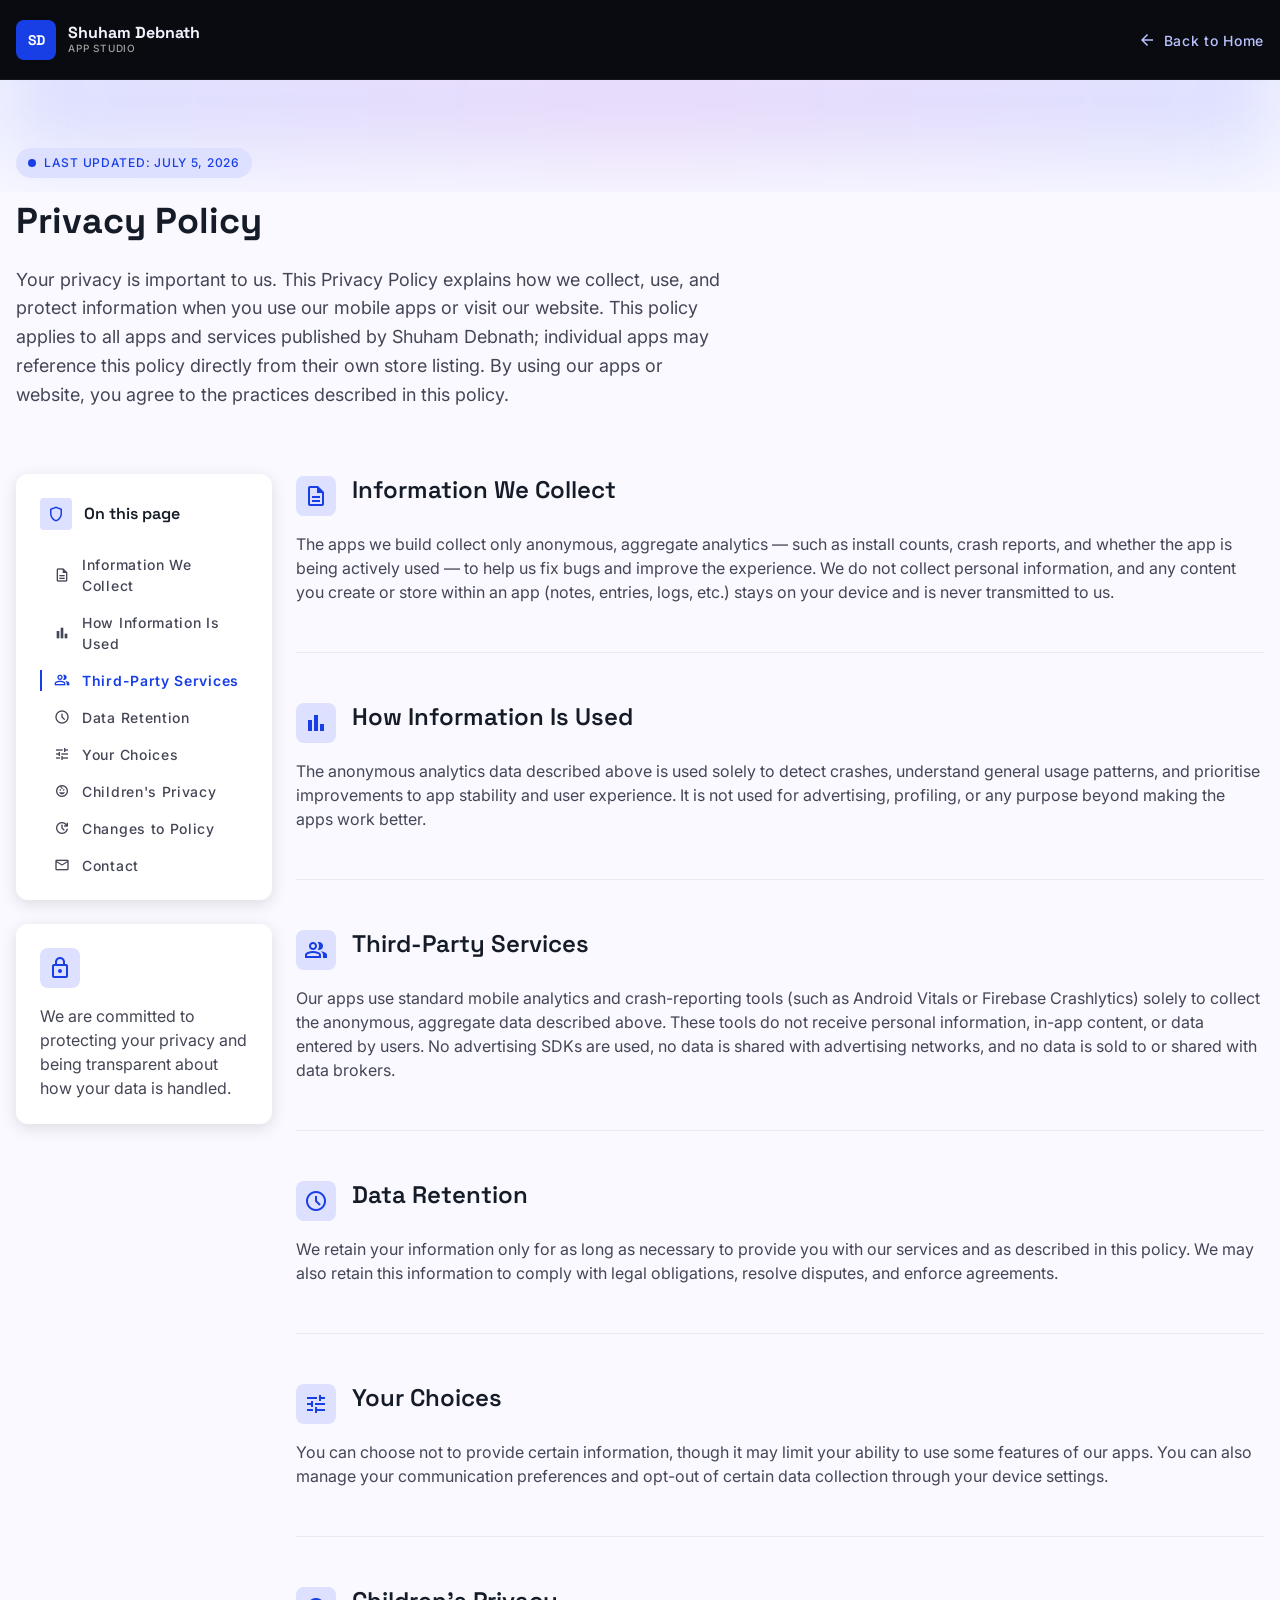
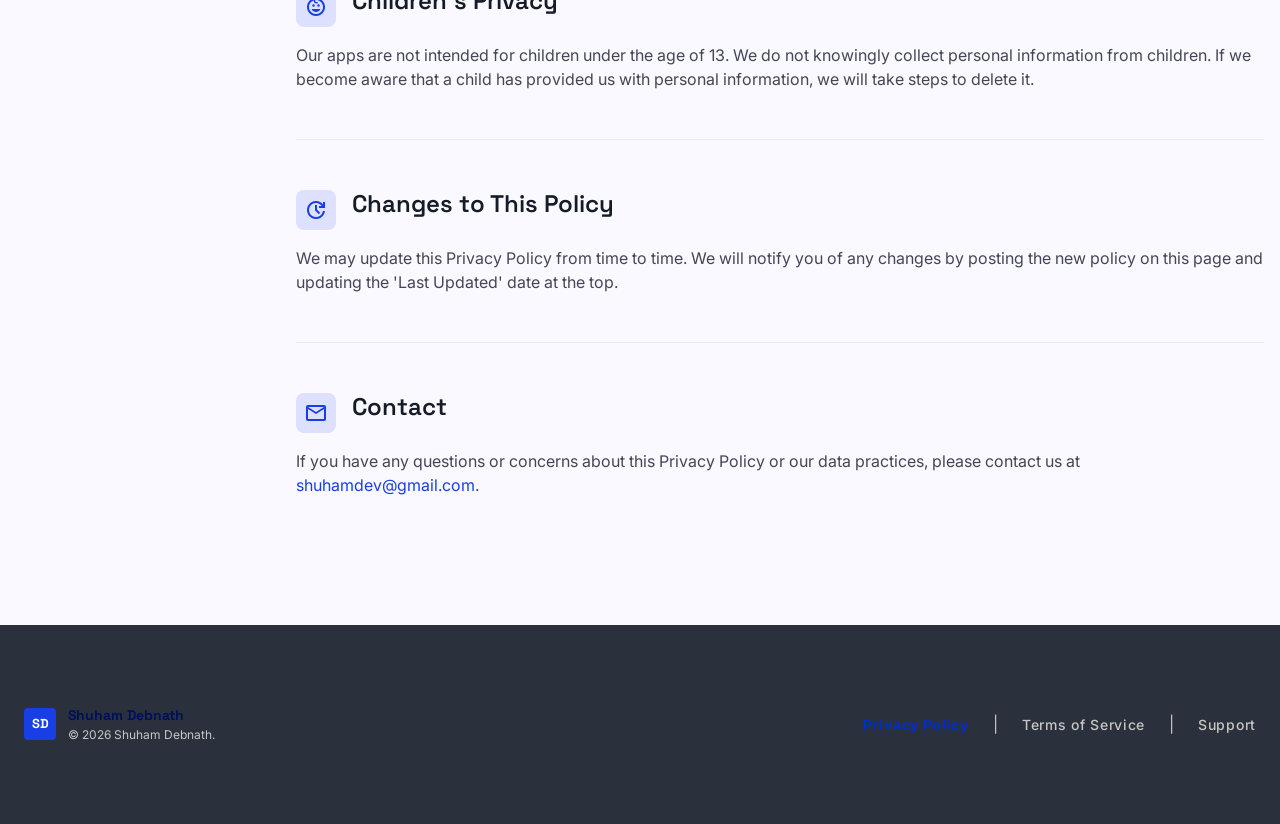
==== privacy.html @ 6821e61e "Complete portfolio rebuild with privacy and terms" ====
<!DOCTYPE html>
<html lang="en">
<head>
  <meta charset="UTF-8">
  <meta name="viewport" content="width=device-width, initial-scale=1.0">
  <title>Privacy Policy — Shuham Debnath</title>
  <meta name="description" content="Privacy Policy for Shuham Debnath's mobile apps. Learn how your data is collected, used, and protected.">
  <meta name="author" content="Shuham Debnath">
  <meta property="og:title" content="Privacy Policy — Shuham Debnath">
  <meta property="og:description" content="Privacy Policy for Shuham Debnath's mobile apps.">
  <meta property="og:type" content="website">
  <meta property="og:url" content="https://shuhamdebnath.in/privacy.html">
  <meta property="og:image" content="https://shuhamdebnath.in/assets/hero-phone.png">
  <meta name="theme-color" content="#0A0B10">
  <link rel="icon" type="image/svg+xml" href="favicon.svg">
  <link rel="stylesheet" href="styles.css">
  <style>
    /* Privacy-page layout wrapper */
    body {
      display: flex;
      flex-direction: column;
      min-height: 100vh;
    }

    /* Trust card for mobile */
    .trust-card {
      background: var(--color-surface-container-low);
      border-radius: 20px;
      padding: var(--space-6);
      border: 1px solid rgba(196, 197, 217, 0.20);
      display: flex;
      flex-direction: column;
      gap: var(--space-3);
      margin-bottom: var(--space-10);
    }

    .trust-card__icon {
      color: var(--color-primary);
      font-size: 32px !important;
    }

    .trust-card__text {
      font-style: italic;
      color: var(--color-on-surface);
      font-size: var(--text-size-body-md);
      line-height: var(--text-lh-body-md);
    }
  </style>
</head>
<body>

  <!-- =====================================================
       LEGAL NAV
       ===================================================== -->
  <header class="legal-nav" role="banner">
    <div class="legal-nav__inner">

      <!-- Brand -->
      <div class="legal-nav__brand">
        <div class="legal-nav__badge" aria-hidden="true">SD</div>
        <div>
          <div class="legal-nav__name">Shuham Debnath</div>
          <div class="legal-nav__role">App Studio</div>
        </div>
      </div>

      <!-- Back to home -->
      <a class="legal-nav__back" href="index.html" id="back-to-home">
        <span class="material-symbols-outlined" aria-hidden="true" style="font-size:18px;">arrow_back</span>
        Back to Home
      </a>

    </div>
  </header>

  <!-- Aurora accent -->
  <div class="legal-aurora" aria-hidden="true">
    <div class="legal-aurora__gradient"></div>
  </div>

  <!-- =====================================================
       MAIN CONTENT
       ===================================================== -->
  <main class="legal-main" role="main">

    <!-- Page header -->
    <div class="legal-header">
      <div class="legal-chip">
        <span class="legal-chip__dot" aria-hidden="true"></span>
        <span class="legal-chip__text">Last Updated: July 5, 2026</span>
      </div>
      <h1 class="legal-page-title">Privacy Policy</h1>
      <p class="legal-intro">
        Your privacy is important to us. This Privacy Policy explains how we collect, use, and protect information when you use our mobile apps or visit our website. This policy applies to all apps and services published by Shuham Debnath; individual apps may reference this policy directly from their own store listing. By using our apps or website, you agree to the practices described in this policy.
      </p>
    </div>

    <!-- Mobile TOC chip row (hidden at ≥768px via CSS) -->
    <nav class="toc-chips" aria-label="Jump to section" id="privacy-toc-chips">
      <div class="toc-chips__inner">
        <a class="toc-chip toc-chip--active" href="#info-collect" id="chip-info-collect">Information We Collect</a>
        <a class="toc-chip toc-chip--inactive" href="#info-used" id="chip-info-used">How Information Is Used</a>
        <a class="toc-chip toc-chip--inactive" href="#third-party" id="chip-third-party">Third-Party Services</a>
        <a class="toc-chip toc-chip--inactive" href="#retention" id="chip-retention">Data Retention</a>
        <a class="toc-chip toc-chip--inactive" href="#choices" id="chip-choices">Your Choices</a>
        <a class="toc-chip toc-chip--inactive" href="#children" id="chip-children">Children's Privacy</a>
        <a class="toc-chip toc-chip--inactive" href="#changes" id="chip-changes">Changes to Policy</a>
        <a class="toc-chip toc-chip--inactive" href="#contact" id="chip-contact">Contact</a>
      </div>
    </nav>

    <!-- Mobile trust card (hidden via sidebar on desktop) -->
    <div class="trust-card" id="mobile-trust-card" style="display:none; /* shown via JS on mobile */">
      <span class="material-symbols-outlined trust-card__icon" aria-hidden="true">verified_user</span>
      <p class="trust-card__text">
        "We are committed to protecting your privacy and ensuring your data is handled transparently and securely. We do not sell your personal data."
      </p>
    </div>

    <!-- Two-column body: sidebar + content -->
    <div class="legal-body">

      <!-- Sidebar TOC (shown at ≥768px via CSS) -->
      <aside class="legal-sidebar" aria-label="Table of contents">
        <div class="legal-sidebar__sticky">

          <!-- TOC card -->
          <div class="toc-card">
            <div class="toc-card__header">
              <div class="toc-card__icon" aria-hidden="true">
                <span class="material-symbols-outlined" style="font-size:18px;">shield</span>
              </div>
              <div class="toc-card__title">On this page</div>
            </div>
            <nav class="toc-nav" id="privacy-toc-nav" aria-label="Privacy policy sections">
              <a class="toc-link" href="#info-collect" id="toc-info-collect">
                <span class="material-symbols-outlined" aria-hidden="true" style="font-size:16px;">description</span>
                Information We Collect
              </a>
              <a class="toc-link" href="#info-used" id="toc-info-used">
                <span class="material-symbols-outlined" aria-hidden="true" style="font-size:16px;">bar_chart</span>
                How Information Is Used
              </a>
              <a class="toc-link" href="#third-party" id="toc-third-party">
                <span class="material-symbols-outlined" aria-hidden="true" style="font-size:16px;">group</span>
                Third-Party Services
              </a>
              <a class="toc-link" href="#retention" id="toc-retention">
                <span class="material-symbols-outlined" aria-hidden="true" style="font-size:16px;">schedule</span>
                Data Retention
              </a>
              <a class="toc-link" href="#choices" id="toc-choices">
                <span class="material-symbols-outlined" aria-hidden="true" style="font-size:16px;">tune</span>
                Your Choices
              </a>
              <a class="toc-link" href="#children" id="toc-children">
                <span class="material-symbols-outlined" aria-hidden="true" style="font-size:16px;">child_care</span>
                Children's Privacy
              </a>
              <a class="toc-link" href="#changes" id="toc-changes">
                <span class="material-symbols-outlined" aria-hidden="true" style="font-size:16px;">update</span>
                Changes to Policy
              </a>
              <a class="toc-link" href="#contact" id="toc-contact">
                <span class="material-symbols-outlined" aria-hidden="true" style="font-size:16px;">mail</span>
                Contact
              </a>
            </nav>
          </div>

          <!-- Commitment card -->
          <div class="commitment-card">
            <div class="commitment-card__icon" aria-hidden="true">
              <span class="material-symbols-outlined">lock</span>
            </div>
            <p class="commitment-card__text">
              We are committed to protecting your privacy and being transparent about how your data is handled.
            </p>
          </div>

        </div>
      </aside>

      <!-- Main content area -->
      <div class="legal-content" role="main" aria-label="Privacy policy content">

        <!-- Section 1: Information We Collect -->
        <section class="legal-section" id="info-collect" aria-labelledby="heading-info-collect">
          <div class="legal-section__header">
            <div class="legal-section__icon" aria-hidden="true">
              <span class="material-symbols-outlined">description</span>
            </div>
            <div>
              <h2 class="legal-section__title" id="heading-info-collect">Information We Collect</h2>
            </div>
          </div>
          <div class="legal-section__body">
            <p>The apps we build collect only anonymous, aggregate analytics — such as install counts, crash reports, and whether the app is being actively used — to help us fix bugs and improve the experience. We do not collect personal information, and any content you create or store within an app (notes, entries, logs, etc.) stays on your device and is never transmitted to us.</p>
          </div>
        </section>

        <hr class="legal-divider" aria-hidden="true">

        <!-- Section 2: How Information Is Used -->
        <section class="legal-section" id="info-used" aria-labelledby="heading-info-used">
          <div class="legal-section__header">
            <div class="legal-section__icon" aria-hidden="true">
              <span class="material-symbols-outlined">bar_chart</span>
            </div>
            <div>
              <h2 class="legal-section__title" id="heading-info-used">How Information Is Used</h2>
            </div>
          </div>
          <div class="legal-section__body">
            <p>The anonymous analytics data described above is used solely to detect crashes, understand general usage patterns, and prioritise improvements to app stability and user experience. It is not used for advertising, profiling, or any purpose beyond making the apps work better.</p>
          </div>
        </section>

        <hr class="legal-divider" aria-hidden="true">

        <!-- Section 3: Third-Party Services -->
        <section class="legal-section" id="third-party" aria-labelledby="heading-third-party">
          <div class="legal-section__header">
            <div class="legal-section__icon" aria-hidden="true">
              <span class="material-symbols-outlined">group</span>
            </div>
            <div>
              <h2 class="legal-section__title" id="heading-third-party">Third-Party Services</h2>
            </div>
          </div>
          <div class="legal-section__body">
            <p>Our apps use standard mobile analytics and crash-reporting tools (such as Android Vitals or Firebase Crashlytics) solely to collect the anonymous, aggregate data described above. These tools do not receive personal information, in-app content, or data entered by users. No advertising SDKs are used, no data is shared with advertising networks, and no data is sold to or shared with data brokers.</p>
          </div>
        </section>

        <hr class="legal-divider" aria-hidden="true">

        <!-- Section 4: Data Retention -->
        <section class="legal-section" id="retention" aria-labelledby="heading-retention">
          <div class="legal-section__header">
            <div class="legal-section__icon" aria-hidden="true">
              <span class="material-symbols-outlined">schedule</span>
            </div>
            <div>
              <h2 class="legal-section__title" id="heading-retention">Data Retention</h2>
            </div>
          </div>
          <div class="legal-section__body">
            <p>We retain your information only for as long as necessary to provide you with our services and as described in this policy. We may also retain this information to comply with legal obligations, resolve disputes, and enforce agreements.</p>
          </div>
        </section>

        <hr class="legal-divider" aria-hidden="true">

        <!-- Section 5: Your Choices -->
        <section class="legal-section" id="choices" aria-labelledby="heading-choices">
          <div class="legal-section__header">
            <div class="legal-section__icon" aria-hidden="true">
              <span class="material-symbols-outlined">tune</span>
            </div>
            <div>
              <h2 class="legal-section__title" id="heading-choices">Your Choices</h2>
            </div>
          </div>
          <div class="legal-section__body">
            <p>You can choose not to provide certain information, though it may limit your ability to use some features of our apps. You can also manage your communication preferences and opt-out of certain data collection through your device settings.</p>
          </div>
        </section>

        <hr class="legal-divider" aria-hidden="true">

        <!-- Section 6: Children's Privacy -->
        <section class="legal-section" id="children" aria-labelledby="heading-children">
          <div class="legal-section__header">
            <div class="legal-section__icon" aria-hidden="true">
              <span class="material-symbols-outlined">child_care</span>
            </div>
            <div>
              <h2 class="legal-section__title" id="heading-children">Children's Privacy</h2>
            </div>
          </div>
          <div class="legal-section__body">
            <p>Our apps are not intended for children under the age of 13. We do not knowingly collect personal information from children. If we become aware that a child has provided us with personal information, we will take steps to delete it.</p>
          </div>
        </section>

        <hr class="legal-divider" aria-hidden="true">

        <!-- Section 7: Changes to This Policy -->
        <section class="legal-section" id="changes" aria-labelledby="heading-changes">
          <div class="legal-section__header">
            <div class="legal-section__icon" aria-hidden="true">
              <span class="material-symbols-outlined">update</span>
            </div>
            <div>
              <h2 class="legal-section__title" id="heading-changes">Changes to This Policy</h2>
            </div>
          </div>
          <div class="legal-section__body">
            <p>We may update this Privacy Policy from time to time. We will notify you of any changes by posting the new policy on this page and updating the 'Last Updated' date at the top.</p>
          </div>
        </section>

        <hr class="legal-divider" aria-hidden="true">

        <!-- Section 8: Contact -->
        <section class="legal-section" id="contact" aria-labelledby="heading-contact">
          <div class="legal-section__header">
            <div class="legal-section__icon" aria-hidden="true">
              <span class="material-symbols-outlined">mail</span>
            </div>
            <div>
              <h2 class="legal-section__title" id="heading-contact">Contact</h2>
            </div>
          </div>
          <div class="legal-section__body">
            <p>If you have any questions or concerns about this Privacy Policy or our data practices, please contact us at <a href="mailto:shuhamdev@gmail.com" id="privacy-contact-link">shuhamdev@gmail.com</a>.</p>
          </div>
        </section>

      </div><!-- /legal-content -->

    </div><!-- /legal-body -->

  </main>


  <!-- =====================================================
       FOOTER
       ===================================================== -->
  <footer class="legal-footer" role="contentinfo">
    <div class="legal-footer__inner container">

      <div class="legal-footer__brand">
        <div style="width:32px;height:32px;border-radius:var(--radius-sm);background:var(--color-primary);display:flex;align-items:center;justify-content:center;color:#fff;font-family:var(--font-display);font-size:13px;font-weight:700;" aria-hidden="true">SD</div>
        <div>
          <div style="font-family:var(--font-display);font-size:14px;font-weight:700;color:var(--color-on-primary-fixed);">Shuham Debnath</div>
          <div class="legal-footer__copyright">© <span id="copyright-year"></span> Shuham Debnath.</div>
        </div>
      </div>

      <nav class="legal-footer__nav" aria-label="Legal footer navigation">
        <a class="legal-footer__nav-link legal-footer__nav-link--active" href="privacy.html" id="footer-privacy-link">Privacy Policy</a>
        <span class="legal-footer__sep" aria-hidden="true">|</span>
        <a class="legal-footer__nav-link" href="terms.html" id="footer-terms-link">Terms of Service</a>
        <span class="legal-footer__sep" aria-hidden="true">|</span>
        <a class="legal-footer__nav-link" href="mailto:shuhamdev@gmail.com" id="footer-support-link">Support</a>
      </nav>

    </div>
  </footer>

  <script src="script.js"></script>
</body>
</html>
---- styles.css ----
/* ============================================================
   SHUHAM DEBNATH — DEVELOPER WEBSITE
   styles.css  |  Single-source design system
   
   LAYER ORDER:
   1. Google Fonts Import
   2. :root — Design Tokens (SINGLE SOURCE OF TRUTH)
   3. CSS Reset & Base
   4. Base Typography
   5. Layout Utilities
   6. Navigation Component
   7. Hero Section
   8. Section Curve
   9. About Section
   10. Apps Section
   11. Contact Section
   12. Footer
   13. Legal Pages (Privacy & Terms shared styles)
   14. Animations & Keyframes
   15. Scroll-reveal utility
   16. Media Queries (tablet ≥768px, desktop ≥1024px)
   17. prefers-reduced-motion overrides
   ============================================================ */

/* ============================================================
   1. GOOGLE FONTS IMPORT
   ============================================================ */
@import url('https://fonts.googleapis.com/css2?family=Space+Grotesk:wght@400;500;600;700&family=Inter:wght@400;500;600;700&display=swap');
@import url('https://fonts.googleapis.com/css2?family=Material+Symbols+Outlined:opsz,wght,FILL,GRAD@20..48,100..700,0..1,-50..200&display=swap');

/* ============================================================
   2. DESIGN TOKENS — SINGLE SOURCE OF TRUTH
   Edit ONLY this block to retheme the entire site.
   ============================================================ */
:root {
  /* --- Primary colors --- */
  --color-primary:                  #183FE6;
  --color-primary-container:        #3D5CFF;
  --color-on-primary:               #FFFFFF;
  --color-on-primary-container:     #F3F2FF;
  --color-primary-fixed:            #DEE0FF;
  --color-primary-fixed-dim:        #BAC3FF;
  --color-on-primary-fixed:         #000F5C;
  --color-on-primary-fixed-variant: #002ECB;
  --color-inverse-primary:          #BAC3FF;

  /* --- Surface colors --- */
  --color-surface:                  #F9F9FF;
  --color-surface-bright:           #F9F9FF;
  --color-surface-dim:              #D3DAEA;
  --color-surface-container-lowest: #FFFFFF;
  --color-surface-container-low:    #F0F3FF;
  --color-surface-container:        #E7EEFE;
  --color-surface-container-high:   #E2E8F8;
  --color-surface-container-highest:#DCE2F3;
  --color-surface-variant:          #DCE2F3;

  /* --- On-surface colors --- */
  --color-on-surface:               #151C27;
  --color-on-surface-variant:       #444656;
  --color-background:               #F9F9FF;
  --color-on-background:            #151C27;

  /* --- Inverse --- */
  --color-inverse-surface:          #2A313D;
  --color-inverse-on-surface:       #EBF1FF;

  /* --- Secondary --- */
  --color-secondary:                #5E5E64;
  --color-on-secondary:             #FFFFFF;
  --color-secondary-container:      #E3E1E9;
  --color-on-secondary-container:   #64646A;
  --color-secondary-fixed:          #E3E1E9;
  --color-secondary-fixed-dim:      #C7C6CD;
  --color-on-secondary-fixed:       #1A1B21;
  --color-on-secondary-fixed-variant:#46464C;

  /* --- Tertiary / neutral accents --- */
  --color-tertiary:                 #565755;
  --color-on-tertiary:              #FFFFFF;
  --color-tertiary-container:       #6F6F6D;
  --color-on-tertiary-container:    #F4F3F0;
  --color-tertiary-fixed:           #E3E2DF;
  --color-tertiary-fixed-dim:       #C7C6C4;
  --color-on-tertiary-fixed:        #1B1C1A;
  --color-on-tertiary-fixed-variant:#464745;

  /* --- Outline & error --- */
  --color-outline:                  #747687;
  --color-outline-variant:          #C4C5D9;
  --color-error:                    #BA1A1A;
  --color-on-error:                 #FFFFFF;
  --color-error-container:          #FFDAD6;
  --color-on-error-container:       #93000A;

  /* --- Surface tint & hero bg --- */
  --color-surface-tint:             #2648EE;
  --color-hero-bg:                  #0A0B10;

  /* --- Aurora accent colors --- */
  --aurora-indigo:                  rgba(61, 92, 255, 0.15);
  --aurora-violet:                  rgba(138, 43, 226, 0.10);
  --aurora-indigo-strong:           rgba(61, 92, 255, 0.20);

  /* --- Typography --- */
  --font-display:   'Space Grotesk', system-ui, sans-serif;
  --font-body:      'Inter', system-ui, sans-serif;

  --text-size-headline-xl:        48px;
  --text-size-headline-xl-mobile: 36px;
  --text-size-headline-lg:        32px;
  --text-size-headline-md:        24px;
  --text-size-body-lg:            18px;
  --text-size-body-md:            16px;
  --text-size-label-sm:           14px;

  --text-lh-headline-xl:     1.1;
  --text-lh-headline-lg:     1.2;
  --text-lh-headline-md:     1.3;
  --text-lh-body-lg:         1.6;
  --text-lh-body-md:         1.5;
  --text-lh-label-sm:        1.2;

  --text-ls-headline-xl:  -0.02em;
  --text-ls-headline-lg:  -0.01em;
  --text-ls-label-sm:      0.05em;

  /* --- Spacing (8px base rhythm) --- */
  --space-1:   4px;
  --space-2:   8px;
  --space-3:  12px;
  --space-4:  16px;
  --space-5:  20px;
  --space-6:  24px;
  --space-8:  32px;
  --space-10: 40px;
  --space-12: 48px;
  --space-16: 64px;
  --space-20: 80px;
  --space-24: 96px;
  --space-32: 128px;

  --container-max:    1280px;
  --gutter:           24px;
  --margin-mobile:    16px;
  --section-padding:  80px;
  --nav-height:       80px;
  --nav-height-mobile:64px;

  /* --- Border radii --- */
  --radius-sm:    4px;
  --radius-base:  8px;
  --radius-md:   12px;
  --radius-lg:   16px;
  --radius-xl:   24px;
  --radius-2xl:  32px;
  --radius-full: 9999px;

  /* --- Shadows --- */
  --shadow-card:        0 10px 30px -10px rgba(61, 92, 255, 0.08);
  --shadow-card-hover:  0 20px 40px -10px rgba(61, 92, 255, 0.14);
  --shadow-button-glow: 0 0 20px rgba(61, 92, 255, 0.30);
  --shadow-button-chip: 0 4px 12px rgba(61, 92, 255, 0.20);
  --shadow-nav:         0 1px 0 rgba(255, 255, 255, 0.05);
  --shadow-md:          0 4px 16px rgba(0, 0, 0, 0.12);

  /* --- Transitions --- */
  --transition-fast:   0.15s ease;
  --transition-base:   0.25s ease;
  --transition-slow:   0.4s ease;
}

/* ============================================================
   3. CSS RESET & BASE
   ============================================================ */
*,
*::before,
*::after {
  box-sizing: border-box;
  margin: 0;
  padding: 0;
}

html {
  scroll-behavior: smooth;
  -webkit-text-size-adjust: 100%;
}

body {
  background-color: var(--color-background);
  color: var(--color-on-surface);
  font-family: var(--font-body);
  font-size: var(--text-size-body-md);
  line-height: var(--text-lh-body-md);
  -webkit-font-smoothing: antialiased;
  -moz-osx-font-smoothing: grayscale;
  overflow-x: hidden;
}

img,
video {
  max-width: 100%;
  height: auto;
  display: block;
}

a {
  color: inherit;
  text-decoration: none;
}

button {
  background: none;
  border: none;
  cursor: pointer;
  font-family: inherit;
}

ul,
ol {
  list-style: none;
}

/* Material Symbols baseline alignment */
.material-symbols-outlined {
  font-family: 'Material Symbols Outlined';
  font-weight: normal;
  font-style: normal;
  line-height: 1;
  letter-spacing: normal;
  text-transform: none;
  display: inline-block;
  white-space: nowrap;
  word-wrap: normal;
  direction: ltr;
  vertical-align: middle;
  -webkit-font-smoothing: antialiased;
  font-variation-settings: 'FILL' 0, 'wght' 400, 'GRAD' 0, 'opsz' 24;
}

/* ============================================================
   4. BASE TYPOGRAPHY
   ============================================================ */
h1, h2, h3, h4, h5, h6 {
  font-family: var(--font-display);
}

.headline-xl {
  font-family: var(--font-display);
  font-size: var(--text-size-headline-xl-mobile); /* mobile-first */
  font-weight: 700;
  line-height: var(--text-lh-headline-xl);
}

.headline-lg {
  font-family: var(--font-display);
  font-size: var(--text-size-headline-lg);
  font-weight: 600;
  line-height: var(--text-lh-headline-lg);
  letter-spacing: var(--text-ls-headline-lg);
}

.headline-md {
  font-family: var(--font-display);
  font-size: var(--text-size-headline-md);
  font-weight: 600;
  line-height: var(--text-lh-headline-md);
}

.body-lg {
  font-family: var(--font-body);
  font-size: var(--text-size-body-lg);
  font-weight: 400;
  line-height: var(--text-lh-body-lg);
}

.body-md {
  font-family: var(--font-body);
  font-size: var(--text-size-body-md);
  font-weight: 400;
  line-height: var(--text-lh-body-md);
}

.label-sm {
  font-family: var(--font-body);
  font-size: var(--text-size-label-sm);
  font-weight: 500;
  line-height: var(--text-lh-label-sm);
  letter-spacing: var(--text-ls-label-sm);
}

/* ============================================================
   5. LAYOUT UTILITIES
   ============================================================ */
.container {
  max-width: var(--container-max);
  margin-inline: auto;
  padding-inline: var(--margin-mobile);
}

.section {
  padding-block: var(--section-padding);
}

/* ============================================================
   6. NAVIGATION COMPONENT
   ============================================================ */
.nav {
  position: fixed;
  top: 0;
  left: 0;
  right: 0;
  z-index: 100;
  height: var(--nav-height-mobile);
  background: rgba(10, 11, 16, 0.75);
  backdrop-filter: blur(12px);
  -webkit-backdrop-filter: blur(12px);
  border-bottom: 1px solid rgba(255, 255, 255, 0.05);
  transition: transform var(--transition-base), box-shadow var(--transition-base);
  will-change: transform;
}

.nav.nav--hidden {
  transform: translateY(-100%);
}

.nav.nav--scrolled {
  box-shadow: 0 4px 24px rgba(0, 0, 0, 0.3);
}

.nav__inner {
  display: flex;
  align-items: center;
  justify-content: space-between;
  height: 100%;
  max-width: var(--container-max);
  margin-inline: auto;
  padding-inline: var(--margin-mobile);
}

/* Logo */
.nav__logo {
  display: flex;
  align-items: center;
  gap: var(--space-2);
  flex-shrink: 0;
}

.nav__logo-badge {
  width: 32px;
  height: 32px;
  border-radius: var(--radius-base);
  background: var(--color-primary-container);
  display: flex;
  align-items: center;
  justify-content: center;
  color: var(--color-on-primary);
  font-family: var(--font-display);
  font-size: 13px;
  font-weight: 700;
  transition: background var(--transition-fast);
  flex-shrink: 0;
}

.nav__logo:hover .nav__logo-badge {
  background: var(--color-primary);
}

.nav__logo-text {
  display: flex;
  flex-direction: column;
}

.nav__logo-name {
  font-family: var(--font-display);
  font-size: 13px;
  font-weight: 700;
  color: var(--color-on-primary);
  text-transform: uppercase;
  letter-spacing: 0.04em;
  line-height: 1.1;
}

.nav__logo-role {
  font-family: var(--font-body);
  font-size: 10px;
  font-weight: 500;
  color: var(--color-tertiary-fixed-dim);
  text-transform: uppercase;
  letter-spacing: 0.08em;
  line-height: 1.2;
}

/* Desktop nav links */
.nav__links {
  display: none;
  align-items: center;
  gap: var(--space-8);
}

.nav__link {
  font-size: var(--text-size-label-sm);
  font-weight: 500;
  letter-spacing: var(--text-ls-label-sm);
  color: var(--color-tertiary-fixed-dim);
  transition: color var(--transition-fast);
}

.nav__link:hover,
.nav__link--active {
  color: var(--color-primary-fixed-dim);
}

/* CTA button in nav */
.nav__cta {
  display: none;
  align-items: center;
  gap: var(--space-2);
  background: var(--color-primary-container);
  color: var(--color-on-primary);
  padding: 10px 20px;
  border-radius: var(--radius-base);
  font-size: var(--text-size-label-sm);
  font-weight: 500;
  letter-spacing: var(--text-ls-label-sm);
  transition: background var(--transition-fast), transform var(--transition-fast), box-shadow var(--transition-fast);
  box-shadow: var(--shadow-md);
}

.nav__cta:hover {
  background: var(--color-primary);
  transform: scale(0.97);
}

/* Hamburger button */
.nav__hamburger {
  display: flex;
  align-items: center;
  justify-content: center;
  color: var(--color-on-primary);
  width: 40px;
  height: 40px;
  border-radius: var(--radius-base);
  transition: background var(--transition-fast);
}

.nav__hamburger:hover {
  background: rgba(255,255,255,0.08);
}

/* Mobile nav overlay */
.mobile-nav {
  position: fixed;
  top: var(--nav-height-mobile);
  left: 0;
  right: 0;
  z-index: 99;
  background: var(--color-inverse-surface);
  border-top: 1px solid rgba(255,255,255,0.08);
  flex-direction: column;
  padding: var(--space-4) var(--margin-mobile);
  display: flex;
  box-shadow: 0 8px 24px rgba(0,0,0,0.4);
  
  /* Slide down animation */
  visibility: hidden;
  opacity: 0;
  transform: translateY(-10px);
  transition: opacity 0.3s ease, transform 0.3s ease, visibility 0.3s;
  pointer-events: none;
}

.mobile-nav.is-open {
  visibility: visible;
  opacity: 1;
  transform: translateY(0);
  pointer-events: auto;
}

.mobile-nav__link {
  padding: var(--space-3) 0;
  font-size: var(--text-size-label-sm);
  font-weight: 500;
  letter-spacing: var(--text-ls-label-sm);
  color: var(--color-on-secondary-fixed-variant);
  border-bottom: 1px solid rgba(255,255,255,0.06);
  transition: color var(--transition-fast);
}

.mobile-nav__link:hover {
  color: var(--color-on-primary);
}

.mobile-nav__cta {
  margin-top: var(--space-4);
  display: block;
  text-align: center;
  background: var(--color-primary-container);
  color: var(--color-on-primary);
  padding: var(--space-3) var(--space-6);
  border-radius: var(--radius-xl);
  font-size: var(--text-size-label-sm);
  font-weight: 500;
  letter-spacing: var(--text-ls-label-sm);
  box-shadow: var(--shadow-button-chip);
}

/* ============================================================
   7. HERO SECTION
   ============================================================ */
.hero {
  background-color: var(--color-hero-bg);
  position: relative;
  overflow: hidden;
  min-height: 100svh;
  display: flex;
  flex-direction: column;
  justify-content: center;
  padding-top: var(--nav-height-mobile);
}

/* Aurora blobs (CSS, no WebGL) */
.hero__aurora {
  position: absolute;
  inset: 0;
  pointer-events: none;
  z-index: 0;
}

.hero__aurora::before {
  content: '';
  position: absolute;
  top: 50%;
  left: 70%;
  width: min(700px, 80vw);
  height: min(700px, 80vw);
  background: radial-gradient(circle, var(--aurora-indigo) 0%, transparent 70%);
  transform: translate(-50%, -50%);
  border-radius: 50%;
  animation: aurora-drift-1 10s ease-in-out infinite alternate;
}

.hero__aurora::after {
  content: '';
  position: absolute;
  top: 30%;
  left: 80%;
  width: min(500px, 60vw);
  height: min(500px, 60vw);
  background: radial-gradient(circle, var(--aurora-violet) 0%, transparent 70%);
  transform: translate(-50%, -50%);
  border-radius: 50%;
  animation: aurora-drift-2 13s ease-in-out infinite alternate-reverse;
}

.hero__inner {
  position: relative;
  z-index: 1;
  max-width: var(--container-max);
  margin-inline: auto;
  padding-inline: var(--margin-mobile);
  padding-bottom: var(--space-24);
  width: 100%;
  display: flex;
  flex-direction: column;
  gap: var(--space-8);
}

/* Hero content */
.hero__content {
  display: flex;
  flex-direction: column;
  gap: var(--space-6);
}

/* Badge pills row */
.hero__badges {
  display: flex;
  flex-wrap: wrap;
  gap: var(--space-2);
}

.hero__badge {
  display: inline-flex;
  align-items: center;
  gap: var(--space-2);
  background: rgba(255, 255, 255, 0.05);
  border: 1px solid rgba(255, 255, 255, 0.10);
  border-radius: var(--radius-full);
  padding: var(--space-1) var(--space-3);
}

.hero__badge-dot {
  width: 8px;
  height: 8px;
  border-radius: 50%;
  background: var(--color-primary-fixed-dim);
  animation: pulse-dot 2s ease-in-out infinite;
}

.hero__badge-text {
  font-size: 10px;
  font-weight: 500;
  letter-spacing: 0.08em;
  text-transform: uppercase;
  color: var(--color-tertiary-fixed-dim);
}

/* H1 hero */
.hero__title {
  font-family: var(--font-display);
  font-size: clamp(var(--text-size-headline-xl-mobile), 6vw + 1rem, var(--text-size-headline-xl));
  font-weight: 700;
  line-height: var(--text-lh-headline-xl);
  color: var(--color-on-primary);
}

.hero__title-accent {
  color: var(--color-primary-container);
}

.hero__subtitle {
  font-size: var(--text-size-body-lg);
  line-height: var(--text-lh-body-lg);
  color: var(--color-tertiary-fixed-dim);
  max-width: 480px;
}

/* Hero CTA buttons */
.hero__ctas {
  display: flex;
  flex-direction: column;
  gap: var(--space-4);
  margin-top: var(--space-4);
}

.btn {
  display: inline-flex;
  align-items: center;
  justify-content: center;
  gap: var(--space-2);
  font-family: var(--font-body);
  font-size: var(--text-size-label-sm);
  font-weight: 500;
  letter-spacing: var(--text-ls-label-sm);
  padding: var(--space-3) var(--space-6);
  border-radius: var(--radius-xl);
  cursor: pointer;
  border: none;
  transition: background var(--transition-fast), transform var(--transition-fast), box-shadow var(--transition-fast), color var(--transition-fast);
  text-align: center;
}

.btn-primary {
  background: var(--color-primary-container);
  color: var(--color-on-primary);
  box-shadow: var(--shadow-button-glow);
}

.btn-primary:hover {
  background: var(--color-primary);
  transform: translateY(-2px);
  box-shadow: 0 6px 24px rgba(61, 92, 255, 0.40);
}

.btn-primary:active {
  transform: scale(0.97);
}

.btn-ghost {
  background: transparent;
  color: var(--color-on-primary);
  border: 1px solid rgba(255, 255, 255, 0.20);
}

.btn-ghost:hover {
  border-color: rgba(255, 255, 255, 0.40);
  background: rgba(255, 255, 255, 0.05);
  transform: translateY(-2px);
}

.btn-ghost:active {
  transform: scale(0.97);
}

.btn-outline {
  background: var(--color-surface);
  color: var(--color-on-surface);
  border: 1px solid var(--color-outline-variant);
}

.btn-outline:hover {
  background: var(--color-surface-container-low);
  transform: translateY(-2px);
}

.btn-outline:active {
  transform: scale(0.97);
}

/* Hero feature pills */
.hero__features {
  display: grid;
  grid-template-columns: 1fr 1fr;
  gap: var(--space-6);
  margin-top: var(--space-12);
  padding-top: var(--space-8);
  border-top: 1px solid rgba(255, 255, 255, 0.10);
}

.hero__feature {
  display: flex;
  align-items: flex-start;
  gap: var(--space-3);
}

.hero__feature-icon {
  width: 32px;
  height: 32px;
  border-radius: var(--radius-base);
  background: rgba(255, 255, 255, 0.05);
  display: flex;
  align-items: center;
  justify-content: center;
  color: var(--color-primary-fixed-dim);
  flex-shrink: 0;
  margin-top: 2px;
}

.hero__feature-label {
  font-size: var(--text-size-label-sm);
  font-weight: 500;
  letter-spacing: var(--text-ls-label-sm);
  color: var(--color-on-primary);
  line-height: 1.2;
}

.hero__feature-desc {
  font-size: 12px;
  color: var(--color-tertiary-fixed-dim);
  margin-top: var(--space-1);
  line-height: 1.4;
}

/* Hero phone image area */
.hero__visual {
  position: relative;
  display: flex;
  flex-direction: column;
  justify-content: center;
  align-items: center;
  width: 100%;
  order: -1; /* Show above text on mobile */
  animation: float 6s ease-in-out infinite;
}

.hero__phone {
  max-width: 280px;
  width: 100%;
  object-fit: contain;
  filter: drop-shadow(0 20px 50px rgba(0, 0, 0, 0.60));
  transform: perspective(1000px) rotateY(-10deg) rotateX(5deg);
  transition: transform var(--transition-slow);
}

.hero__phone:hover {
  transform: perspective(1000px) rotateY(-5deg) rotateX(2deg);
}

/* Plain caption below phone mockup */
.hero__caption {
  text-align: center;
  font-size: 14px;
  font-weight: 500;
  color: var(--color-tertiary-fixed-dim);
  letter-spacing: 0.02em;
  margin-top: var(--space-4);
}

/* ============================================================
   8. SECTION CURVE (wave transition hero → content)
   ============================================================ */

/* ============================================================
   CODED PHONE FRAME
   ============================================================ */
.phone-frame {
  width: 220px;
  background: #141620;
  border-radius: 32px;
  border: 2px solid rgba(255,255,255,0.10);
  overflow: hidden;
  box-shadow:
    0 0 0 1px rgba(255,255,255,0.04),
    0 30px 60px rgba(0,0,0,0.65),
    0 0 80px rgba(61,92,255,0.20);
  transform: perspective(1000px) rotateY(-10deg) rotateX(5deg);
  transition: transform var(--transition-slow);
  flex-shrink: 0;
}

.phone-frame:hover {
  transform: perspective(1000px) rotateY(-5deg) rotateX(2deg);
}

/* Status bar */
.phone-status {
  display: flex;
  justify-content: space-between;
  align-items: center;
  padding: 10px 14px 4px;
  color: rgba(255,255,255,0.9);
}

.phone-status__time {
  font-size: 12px;
  font-weight: 600;
  font-variant-numeric: tabular-nums;
}

.phone-status__icons {
  display: flex;
  align-items: center;
  gap: 5px;
  color: rgba(255,255,255,0.85);
}

/* App content area */
.phone-content {
  padding: 8px 12px 4px;
  display: flex;
  flex-direction: column;
  gap: 8px;
}

/* Greeting */
.phone-greeting__sub {
  display: block;
  font-size: 9px;
  color: rgba(255,255,255,0.5);
  text-transform: uppercase;
  letter-spacing: 0.06em;
  margin-bottom: 2px;
}

.phone-greeting__main {
  display: flex;
  align-items: center;
  gap: 5px;
  font-size: 13px;
  font-weight: 700;
  color: #fff;
}

/* Progress card */
.phone-card {
  background: rgba(61,92,255,0.15);
  border-radius: 12px;
  padding: 8px 10px;
  border: 1px solid rgba(61,92,255,0.25);
}

.phone-card__row {
  display: flex;
  justify-content: space-between;
  align-items: center;
  margin-bottom: 5px;
}

.phone-card__label {
  font-size: 9px;
  font-weight: 500;
  color: rgba(255,255,255,0.6);
  text-transform: uppercase;
  letter-spacing: 0.05em;
}

.phone-card__pct {
  font-size: 13px;
  font-weight: 700;
  color: #fff;
}

.phone-progress {
  height: 5px;
  background: rgba(255,255,255,0.10);
  border-radius: 3px;
  overflow: hidden;
  margin-bottom: 5px;
}

.phone-progress__fill {
  width: 50%;
  height: 100%;
  background: linear-gradient(90deg, #3D5CFF, #7B8FFF);
  border-radius: 3px;
}

.phone-card__sub {
  font-size: 9px;
  color: rgba(255,255,255,0.45);
}

/* Upcoming section */
.phone-section-label {
  font-size: 9px;
  font-weight: 600;
  color: rgba(255,255,255,0.5);
  text-transform: uppercase;
  letter-spacing: 0.06em;
}

.phone-tasks {
  display: flex;
  flex-direction: column;
  gap: 5px;
}

.phone-task {
  display: flex;
  align-items: center;
  gap: 7px;
}

.phone-task__dot {
  width: 7px;
  height: 7px;
  border-radius: 50%;
  flex-shrink: 0;
}

.phone-task__name {
  font-size: 10px;
  color: rgba(255,255,255,0.85);
  flex: 1;
}

.phone-task__time {
  font-size: 9px;
  color: rgba(255,255,255,0.4);
  font-variant-numeric: tabular-nums;
}

/* Focus timer */
.phone-timer {
  display: flex;
  justify-content: space-between;
  align-items: center;
  background: rgba(255,255,255,0.04);
  border-radius: 10px;
  padding: 7px 10px;
  border: 1px solid rgba(255,255,255,0.06);
}

.phone-timer__label {
  font-size: 9px;
  color: rgba(255,255,255,0.45);
  margin-bottom: 2px;
}

.phone-timer__value {
  font-size: 16px;
  font-weight: 700;
  color: #fff;
  font-variant-numeric: tabular-nums;
  letter-spacing: 0.03em;
}

.phone-timer__btn {
  background: #3D5CFF;
  color: #fff;
  font-size: 10px;
  font-weight: 600;
  padding: 5px 12px;
  border-radius: 20px;
  border: none;
  cursor: default;
}

/* Bottom nav */
.phone-nav {
  display: flex;
  justify-content: space-around;
  align-items: center;
  padding: 8px 0 12px;
  border-top: 1px solid rgba(255,255,255,0.06);
  margin-top: 6px;
}

.phone-nav__icon {
  display: flex;
  align-items: center;
  justify-content: center;
  color: rgba(255,255,255,0.4);
  width: 36px;
  height: 28px;
}

.phone-nav__icon--active {
  color: #3D5CFF;
}
.section-curve {
  position: absolute;
  bottom: 0;
  left: 0;
  width: 100%;
  overflow: hidden;
  line-height: 0;
  transform: translateY(1px);
  z-index: 1;
}

.section-curve svg {
  display: block;
  width: calc(100% + 1.3px);
  height: 60px;
}

.section-curve .shape-fill {
  fill: var(--color-surface);
}

/* ============================================================
   9. ABOUT SECTION
   ============================================================ */
.about {
  background: var(--color-surface);
}

.section-label {
  display: flex;
  align-items: center;
  gap: var(--space-2);
  margin-bottom: var(--space-4);
}

.section-label__dot {
  width: 8px;
  height: 8px;
  border-radius: 50%;
  background: var(--color-primary-container);
  flex-shrink: 0;
}

.section-label__text {
  font-size: 11px;
  font-weight: 700;
  letter-spacing: 0.10em;
  text-transform: uppercase;
  color: var(--color-on-surface-variant);
}

.about__grid {
  display: flex;
  flex-direction: column;
  gap: var(--space-12);
}

.about__copy {
  display: flex;
  flex-direction: column;
  gap: var(--space-6);
}

.about__title {
  font-family: var(--font-display);
  font-size: var(--text-size-headline-lg);
  font-weight: 600;
  line-height: var(--text-lh-headline-lg);
  letter-spacing: var(--text-ls-headline-lg);
  color: var(--color-on-surface);
}

.about__title-accent {
  color: var(--color-primary-container);
}

.about__body {
  display: flex;
  flex-direction: column;
  gap: var(--space-4);
}

.about__body p {
  font-size: var(--text-size-body-md);
  color: var(--color-on-surface-variant);
  line-height: var(--text-lh-body-md);
}

/* Know More expandable details/summary */
.about__more {
  margin-top: var(--space-2);
}

.about__more summary {
  /* Match btn btn-outline look but as summary */
  display: inline-flex;
  align-items: center;
  list-style: none;
}

.about__more summary::-webkit-details-marker {
  display: none;
}

.about__more-body {
  margin-top: var(--space-4);
  display: flex;
  flex-direction: column;
  gap: var(--space-4);
  padding: var(--space-4) var(--space-5);
  background: var(--color-surface-container-low);
  border-radius: var(--radius-md);
  border-left: 2px solid var(--color-primary-container);
}

.about__more-body p {
  font-size: var(--text-size-body-md);
  color: var(--color-on-surface-variant);
  line-height: var(--text-lh-body-md);
}

/* Stats card */
.stats-card {
  background: var(--color-surface-container-lowest);
  border-radius: var(--radius-xl);
  padding: var(--space-8);
  box-shadow: var(--shadow-card);
  border: 1px solid var(--color-surface-variant);
}

.stats-grid {
  display: flex;
  flex-direction: column;
  gap: var(--space-8);
}

.stat-item {
  display: flex;
  flex-direction: column;
  align-items: center;
  text-align: center;
  gap: var(--space-4);
  padding: var(--space-4) 0;
}

.stat-item + .stat-item {
  border-top: 1px solid rgba(196, 197, 217, 0.30);
}

.stat-icon {
  width: 48px;
  height: 48px;
  border-radius: 50%;
  background: var(--color-surface-container-low);
  display: flex;
  align-items: center;
  justify-content: center;
  color: var(--color-primary-container);
}

.stat-title {
  font-family: var(--font-display);
  font-size: 18px;
  font-weight: 600;
  line-height: 1.3;
  color: var(--color-on-surface);
}

.stat-desc {
  font-size: var(--text-size-body-md);
  color: var(--color-on-surface-variant);
  line-height: 1.4;
}

/* ============================================================
   10. APPS SECTION
   ============================================================ */
.apps {
  background: var(--color-surface);
}

.apps__header {
  display: flex;
  flex-direction: column;
  gap: var(--space-2);
  margin-bottom: var(--space-8);
}

.apps__header-row {
  display: flex;
  flex-direction: column;
  gap: var(--space-4);
}

.apps__title {
  font-family: var(--font-display);
  font-size: var(--text-size-headline-lg);
  font-weight: 600;
  line-height: var(--text-lh-headline-lg);
  letter-spacing: var(--text-ls-headline-lg);
  color: var(--color-on-surface);
}

.apps__view-all {
  display: inline-flex;
  align-items: center;
  gap: var(--space-1);
  font-size: var(--text-size-label-sm);
  font-weight: 500;
  letter-spacing: var(--text-ls-label-sm);
  color: var(--color-primary-container);
  transition: color var(--transition-fast);
}

.apps__view-all:hover {
  color: var(--color-primary);
}

/* App cards grid */
.apps__grid {
  display: flex;
  flex-direction: column;
  gap: var(--space-6);
}

.app-card {
  background: var(--color-surface-container-lowest);
  border-radius: var(--radius-xl);
  padding: var(--space-6);
  box-shadow: var(--shadow-card);
  border: 1px solid var(--color-surface-variant);
  display: flex;
  flex-direction: column;
  height: 100%;
  transition: transform var(--transition-base), box-shadow var(--transition-base);
  cursor: pointer;
}

.app-card:hover {
  transform: translateY(-4px);
  box-shadow: var(--shadow-card-hover);
}

.app-card:active {
  transform: scale(0.99);
}

.app-card__header {
  display: flex;
  align-items: flex-start;
  justify-content: space-between;
  margin-bottom: var(--space-6);
}

.app-card__identity {
  display: flex;
  align-items: center;
  gap: var(--space-4);
}

.app-card__icon {
  width: 56px;
  height: 56px;
  border-radius: var(--radius-md);
  display: flex;
  align-items: center;
  justify-content: center;
  color: #fff;
  flex-shrink: 0;
}

.app-card__name {
  font-family: var(--font-display);
  font-size: 20px;
  font-weight: 600;
  color: var(--color-on-surface);
}

.app-card__badge {
  display: inline-flex;
  align-items: center;
  padding: 3px 10px;
  border-radius: var(--radius-sm);
  font-size: 11px;
  font-weight: 700;
  letter-spacing: 0.05em;
  white-space: nowrap;
}

.app-card__desc {
  font-size: var(--text-size-body-md);
  color: var(--color-on-surface-variant);
  line-height: var(--text-lh-body-md);
  flex-grow: 1;
  margin-bottom: var(--space-8);
}

.app-card__stores {
  display: grid;
  grid-template-columns: 1fr 1fr;
  gap: var(--space-3);
  margin-bottom: var(--space-6);
}

.store-btn {
  display: flex;
  align-items: center;
  justify-content: center;
  gap: var(--space-2);
  background: var(--color-surface-container-low);
  color: var(--color-on-surface);
  padding: var(--space-2) var(--space-3);
  border-radius: var(--radius-base);
  font-size: 13px;
  font-weight: 500;
  transition: background var(--transition-fast);
  cursor: pointer;
  border: none;
}

.store-btn:hover {
  background: var(--color-surface-variant);
}

.app-card__learn-more {
  display: inline-flex;
  align-items: center;
  gap: var(--space-1);
  font-size: var(--text-size-label-sm);
  font-weight: 500;
  color: var(--color-primary-container);
  transition: color var(--transition-fast);
}

.app-card__learn-more:hover {
  color: var(--color-primary);
}

/* Privacy banner below cards */
.privacy-banner {
  margin-top: var(--space-8);
  background: var(--color-surface-container-low);
  border: 1px solid rgba(196, 197, 217, 0.30);
  border-radius: var(--radius-md);
  padding: var(--space-4);
  display: flex;
  flex-direction: column;
  gap: var(--space-4);
}

.privacy-banner__text {
  display: flex;
  align-items: center;
  gap: var(--space-3);
  font-size: var(--text-size-body-md);
  color: var(--color-on-surface-variant);
}

.privacy-banner__link {
  display: inline-flex;
  align-items: center;
  gap: var(--space-1);
  font-size: var(--text-size-label-sm);
  font-weight: 500;
  color: var(--color-primary-container);
  white-space: nowrap;
  transition: color var(--transition-fast);
}

.privacy-banner__link:hover {
  color: var(--color-primary);
}

/* ============================================================
   11. CONTACT SECTION
   ============================================================ */
.contact {
  background: var(--color-surface);
}

.contact__grid {
  display: flex;
  flex-direction: column;
  gap: var(--space-12);
}

.contact__copy {
  display: flex;
  flex-direction: column;
  gap: var(--space-4);
}

.contact__title {
  font-family: var(--font-display);
  font-size: var(--text-size-headline-lg);
  font-weight: 600;
  line-height: var(--text-lh-headline-lg);
  letter-spacing: var(--text-ls-headline-lg);
  color: var(--color-on-surface);
}

.contact__subtitle {
  font-size: var(--text-size-body-md);
  font-weight: 500;
  color: var(--color-on-surface);
}

.contact__card {
  background: var(--color-surface-container-lowest);
  border-radius: var(--radius-xl);
  padding: var(--space-6) var(--space-6);
  box-shadow: var(--shadow-card);
  border: 1px solid var(--color-surface-variant);
  display: flex;
  flex-direction: column;
  gap: var(--space-6);
}

.contact__email-block {
  display: flex;
  align-items: center;
  gap: var(--space-4);
}

.contact__email-icon {
  width: 64px;
  height: 64px;
  border-radius: 50%;
  background: var(--color-surface-container-low);
  display: flex;
  align-items: center;
  justify-content: center;
  color: var(--color-primary-container);
  flex-shrink: 0;
}

.contact__email-label {
  font-family: var(--font-display);
  font-size: var(--text-size-body-lg);
  font-weight: 600;
  color: var(--color-on-surface);
}

.contact__email-addr {
  font-size: var(--text-size-body-md);
  font-weight: 500;
  color: var(--color-primary-container);
  transition: text-decoration var(--transition-fast);
}

.contact__email-addr:hover {
  text-decoration: underline;
}

.contact__email-note {
  font-size: 12px;
  color: var(--color-tertiary);
  margin-top: var(--space-1);
}

/* ============================================================
   12. FOOTER
   ============================================================ */
.footer {
  background: var(--color-inverse-surface);
}

.footer__main {
  padding-block: var(--space-16);
  border-bottom: 1px solid rgba(255, 255, 255, 0.08);
  display: flex;
  flex-direction: column;
  gap: var(--space-12);
}

.footer__brand {
  display: flex;
  flex-direction: column;
  gap: var(--space-4);
}

.footer__logo {
  display: flex;
  align-items: center;
  gap: var(--space-2);
}

.footer__logo-badge {
  width: 32px;
  height: 32px;
  border-radius: var(--radius-sm);
  background: var(--color-primary-container);
  display: flex;
  align-items: center;
  justify-content: center;
  color: var(--color-on-primary);
  font-family: var(--font-display);
  font-size: 13px;
  font-weight: 700;
}

.footer__logo-name {
  font-size: 13px;
  font-weight: 700;
  color: var(--color-on-primary-fixed);
  text-transform: uppercase;
  letter-spacing: 0.04em;
  font-family: var(--font-display);
  line-height: 1.1;
}

.footer__logo-role {
  font-size: 10px;
  color: var(--color-tertiary-fixed-dim);
  text-transform: uppercase;
  letter-spacing: 0.08em;
}

.footer__tagline {
  font-size: var(--text-size-body-md);
  color: var(--color-tertiary-fixed-dim);
  max-width: 320px;
  line-height: 1.5;
}

.footer__socials {
  display: flex;
  gap: var(--space-4);
}

.social-icon {
  width: 40px;
  height: 40px;
  border-radius: 50%;
  background: rgba(255, 255, 255, 0.05);
  display: flex;
  align-items: center;
  justify-content: center;
  color: var(--color-tertiary-fixed-dim);
  transition: color var(--transition-fast), background var(--transition-fast);
}

.social-icon:hover {
  color: var(--color-on-primary);
  background: rgba(255, 255, 255, 0.10);
}

.footer__col-title {
  font-size: 12px;
  font-weight: 700;
  text-transform: uppercase;
  letter-spacing: 0.08em;
  color: var(--color-on-primary-fixed-variant);
  margin-bottom: var(--space-4);
}

.footer__links {
  display: flex;
  flex-direction: column;
  gap: var(--space-4);
}

.footer__link {
  font-size: var(--text-size-body-md);
  color: var(--color-tertiary-fixed-dim);
  transition: color var(--transition-fast);
}

.footer__link:hover {
  color: var(--color-on-primary-fixed-variant);
}

.footer__bottom {
  padding-block: var(--space-8);
  display: flex;
  flex-direction: column;
  gap: var(--space-4);
  align-items: center;
  text-align: center;
}

.footer__copyright {
  font-size: 12px;
  color: var(--color-tertiary-fixed-dim);
}

.footer__made-with {
  display: flex;
  align-items: center;
  gap: var(--space-1);
  font-size: 12px;
  color: var(--color-tertiary-fixed-dim);
}

.footer__heart {
  color: var(--color-error);
}

/* ============================================================
   13. LEGAL PAGES (shared styles for privacy.html & terms.html)
   ============================================================ */

/* Legal page nav variant */
.legal-nav {
  height: var(--nav-height-mobile);
  background: var(--color-hero-bg);
  position: fixed;
  top: 0;
  left: 0;
  right: 0;
  z-index: 100;
  border-bottom: 1px solid rgba(255, 255, 255, 0.05);
}

.legal-nav__inner {
  display: flex;
  align-items: center;
  justify-content: space-between;
  height: 100%;
  max-width: var(--container-max);
  margin-inline: auto;
  padding-inline: var(--margin-mobile);
}

.legal-nav__brand {
  display: flex;
  align-items: center;
  gap: var(--space-3);
}

.legal-nav__badge {
  width: 40px;
  height: 40px;
  background: var(--color-primary);
  border-radius: var(--radius-base);
  display: flex;
  align-items: center;
  justify-content: center;
  color: var(--color-on-primary);
  font-family: var(--font-display);
  font-size: 14px;
  font-weight: 700;
}

.legal-nav__name {
  font-family: var(--font-display);
  font-size: 16px;
  font-weight: 700;
  color: var(--color-on-primary-container);
  line-height: 1.1;
}

.legal-nav__role {
  font-size: 10px;
  font-weight: 500;
  letter-spacing: 0.08em;
  text-transform: uppercase;
  color: var(--color-tertiary-fixed-dim);
  opacity: 0.8;
}

.legal-nav__back {
  display: flex;
  align-items: center;
  gap: var(--space-2);
  font-size: var(--text-size-label-sm);
  font-weight: 500;
  letter-spacing: var(--text-ls-label-sm);
  color: var(--color-primary-fixed-dim);
  transition: color var(--transition-fast);
}

.legal-nav__back:hover {
  color: var(--color-primary-fixed);
}

/* Aurora accent below legal nav */
.legal-aurora {
  position: absolute;
  top: var(--nav-height-mobile);
  left: 0;
  right: 0;
  height: 128px;
  overflow: hidden;
  pointer-events: none;
  z-index: 0;
}

.legal-aurora__gradient {
  width: 100%;
  height: 192px;
  margin-top: -96px;
  background: linear-gradient(90deg,
    rgba(61, 92, 255, 0.15) 0%,
    rgba(138, 43, 226, 0.15) 50%,
    rgba(61, 92, 255, 0.15) 100%);
  filter: blur(40px);
}

/* Legal main content */
.legal-main {
  flex-grow: 1;
  padding-top: 128px;
  padding-bottom: var(--section-padding);
  padding-inline: var(--margin-mobile);
  max-width: var(--container-max);
  margin-inline: auto;
  width: 100%;
  position: relative;
  z-index: 1;
}

/* Legal page header */
.legal-header {
  margin-bottom: var(--space-16);
}

.legal-chip {
  display: inline-flex;
  align-items: center;
  gap: var(--space-2);
  background: var(--color-primary-fixed);
  padding: 6px 12px;
  border-radius: var(--radius-full);
  margin-bottom: var(--space-6);
}

.legal-chip__dot {
  width: 8px;
  height: 8px;
  border-radius: 50%;
  background: var(--color-primary);
}

.legal-chip__text {
  font-size: 12px;
  font-weight: 500;
  letter-spacing: 0.06em;
  text-transform: uppercase;
  color: var(--color-primary);
}

.legal-page-title {
  font-family: var(--font-display);
  font-size: var(--text-size-headline-xl-mobile);
  font-weight: 700;
  line-height: var(--text-lh-headline-xl);
  color: var(--color-on-background);
  margin-bottom: var(--space-6);
}

.legal-intro {
  font-size: var(--text-size-body-lg);
  line-height: var(--text-lh-body-lg);
  color: var(--color-on-surface-variant);
  max-width: 720px;
}

/* Mobile TOC chip row */
.toc-chips {
  width: 100%;
  overflow-x: auto;
  -ms-overflow-style: none;
  scrollbar-width: none;
  margin-bottom: var(--space-6);
  padding-bottom: var(--space-2);
}

.toc-chips::-webkit-scrollbar {
  display: none;
}

.toc-chips__inner {
  display: flex;
  gap: var(--space-2);
  width: max-content;
  padding-right: var(--margin-mobile);
}

.toc-chip {
  display: flex;
  align-items: center;
  padding: var(--space-2) var(--space-4);
  border-radius: var(--radius-full);
  font-size: var(--text-size-label-sm);
  font-weight: 500;
  letter-spacing: var(--text-ls-label-sm);
  white-space: nowrap;
  cursor: pointer;
  border: none;
  transition: background var(--transition-fast), color var(--transition-fast);
  text-decoration: none;
}

.toc-chip--inactive {
  background: var(--color-surface-variant);
  color: var(--color-on-surface-variant);
}

.toc-chip--inactive:hover {
  background: rgba(61, 92, 255, 0.12);
}

.toc-chip--active,
.toc-chip.is-active {
  background: var(--color-primary);
  color: var(--color-on-primary);
  box-shadow: var(--shadow-button-chip);
}

/* Legal content layout */
.legal-body {
  display: flex;
  flex-direction: column;
  gap: var(--space-6);
}

/* Sidebar TOC (hidden on mobile, shown at tablet+) */
.legal-sidebar {
  display: none;
  flex-direction: column;
  width: 256px;
  flex-shrink: 0;
}

.legal-sidebar__sticky {
  position: sticky;
  top: calc(var(--nav-height-mobile) + var(--space-8));
  display: flex;
  flex-direction: column;
  gap: var(--space-6);
}

.toc-card {
  background: var(--color-surface-container-lowest);
  border-radius: var(--radius-md);
  padding: var(--space-6);
  box-shadow: var(--shadow-md);
}

.toc-card__header {
  display: flex;
  align-items: center;
  gap: var(--space-3);
  margin-bottom: var(--space-6);
}

.toc-card__icon {
  width: 32px;
  height: 32px;
  border-radius: var(--radius-sm);
  background: var(--color-primary-fixed);
  display: flex;
  align-items: center;
  justify-content: center;
  color: var(--color-primary);
  flex-shrink: 0;
}

.toc-card__title {
  font-family: var(--font-display);
  font-size: var(--text-size-body-md);
  font-weight: 600;
  color: var(--color-on-surface);
}

.toc-nav {
  display: flex;
  flex-direction: column;
  gap: var(--space-4);
}

.toc-link {
  display: flex;
  align-items: center;
  gap: var(--space-3);
  font-size: var(--text-size-label-sm);
  font-weight: 500;
  letter-spacing: var(--text-ls-label-sm);
  color: var(--color-on-surface-variant);
  padding-left: var(--space-3);
  border-left: 2px solid transparent;
  transition: color var(--transition-fast), border-color var(--transition-fast);
}

.toc-link:hover {
  color: var(--color-primary);
}

.toc-link.is-active {
  color: var(--color-primary);
  font-weight: 600;
  border-left-color: var(--color-primary);
}

/* Terms sidebar TOC link style */
.toc-link-terms {
  display: flex;
  align-items: center;
  gap: var(--space-3);
  font-size: var(--text-size-body-md);
  color: var(--color-on-surface-variant);
  transition: color var(--transition-fast);
  padding: var(--space-1) 0;
}

.toc-link-terms:hover {
  color: var(--color-primary);
}

.toc-link-terms.is-active {
  color: var(--color-primary);
  font-weight: 700;
  border-left: 4px solid var(--color-primary);
  margin-left: calc(-1 * var(--space-6) + 2px);
  padding-left: calc(var(--space-6) - 6px);
}

.commitment-card {
  background: var(--color-surface-container-lowest);
  border-radius: var(--radius-md);
  padding: var(--space-6);
  box-shadow: var(--shadow-md);
}

.commitment-card__icon {
  width: 40px;
  height: 40px;
  border-radius: var(--radius-base);
  background: var(--color-primary-fixed);
  display: flex;
  align-items: center;
  justify-content: center;
  color: var(--color-primary);
  margin-bottom: var(--space-4);
}

.commitment-card__text {
  font-size: var(--text-size-body-md);
  color: var(--color-on-surface-variant);
  line-height: var(--text-lh-body-md);
}

/* Legal sections */
.legal-content {
  flex: 1;
  min-width: 0;
}

.legal-section {
  scroll-margin-top: calc(var(--nav-height-mobile) + var(--space-8));
  margin-bottom: var(--space-12);
}

.legal-section__header {
  display: flex;
  align-items: flex-start;
  gap: var(--space-4);
  margin-bottom: var(--space-4);
}

.legal-section__icon {
  width: 40px;
  height: 40px;
  border-radius: var(--radius-base);
  background: var(--color-primary-fixed);
  display: flex;
  align-items: center;
  justify-content: center;
  color: var(--color-primary);
  flex-shrink: 0;
  margin-top: 2px;
}

/* Terms uses slightly larger icons */
.legal-section__icon--lg {
  width: 56px;
  height: 56px;
  border-radius: var(--radius-lg);
  background: var(--color-surface-container-low);
  color: var(--color-primary);
}

.legal-section__title {
  font-family: var(--font-display);
  font-size: var(--text-size-headline-md);
  font-weight: 600;
  line-height: var(--text-lh-headline-md);
  color: var(--color-on-surface);
}

.legal-section__body {
  font-size: var(--text-size-body-md);
  line-height: var(--text-lh-body-md);
  color: var(--color-on-surface-variant);
  display: flex;
  flex-direction: column;
  gap: var(--space-4);
}

.legal-section__body ul {
  list-style: disc;
  padding-left: var(--space-5);
  display: flex;
  flex-direction: column;
  gap: var(--space-2);
}

.legal-section__body a {
  color: var(--color-primary);
}

.legal-section__body a:hover {
  text-decoration: underline;
}

.legal-divider {
  border: none;
  border-top: 1px solid rgba(196, 197, 217, 0.30);
  margin-bottom: var(--space-12);
}

/* Legal footer */
.legal-footer {
  background: var(--color-inverse-surface);
}

.legal-footer__inner {
  padding-block: var(--section-padding);
  display: flex;
  flex-direction: column;
  gap: var(--space-4);
  align-items: center;
  max-width: var(--container-max);
  margin-inline: auto;
  padding-inline: var(--margin-mobile);
}

.legal-footer__brand {
  display: flex;
  align-items: center;
  gap: var(--space-3);
}

.legal-footer__copyright {
  font-size: 12px;
  color: var(--color-tertiary-fixed-dim);
}

.legal-footer__nav {
  display: flex;
  flex-wrap: wrap;
  justify-content: center;
  align-items: center;
  gap: var(--space-3) var(--space-6);
}

.legal-footer__nav-link {
  font-size: var(--text-size-label-sm);
  font-weight: 500;
  letter-spacing: var(--text-ls-label-sm);
  color: var(--color-tertiary-fixed-dim);
  transition: color var(--transition-fast);
}

.legal-footer__nav-link:hover {
  color: var(--color-on-primary-fixed-variant);
}

.legal-footer__nav-link--active {
  color: var(--color-on-primary-fixed-variant);
  font-weight: 700;
}

.legal-footer__sep {
  color: var(--color-tertiary-fixed-dim);
}

/* ============================================================
   14. ANIMATIONS & KEYFRAMES
   ============================================================ */
@keyframes aurora-drift-1 {
  0%   { transform: translate(-50%, -50%) scale(1.0); opacity: 0.7; }
  50%  { transform: translate(-55%, -45%) scale(1.08); opacity: 0.9; }
  100% { transform: translate(-45%, -55%) scale(1.12); opacity: 1.0; }
}

@keyframes aurora-drift-2 {
  0%   { transform: translate(-50%, -50%) scale(1.0); opacity: 0.6; }
  50%  { transform: translate(-45%, -55%) scale(1.06); opacity: 0.8; }
  100% { transform: translate(-55%, -45%) scale(1.10); opacity: 0.7; }
}

@keyframes pulse-dot {
  0%, 100% { opacity: 1; transform: scale(1); }
  50%       { opacity: 0.6; transform: scale(0.85); }
}

@keyframes float {
  0% { transform: translateY(0); }
  50% { transform: translateY(-12px); }
  100% { transform: translateY(0); }
}

/* ============================================================
   15. SCROLL-REVEAL UTILITY
   ============================================================ */
.fade-in-up {
  opacity: 0;
  transform: translateY(32px);
  transition: opacity 0.7s ease-out, transform 0.7s ease-out;
}

.fade-in-up.is-visible {
  opacity: 1;
  transform: translateY(0);
}

/* Stagger delays for grid children */
.fade-stagger > *:nth-child(1) { transition-delay: 0ms; }
.fade-stagger > *:nth-child(2) { transition-delay: 100ms; }
.fade-stagger > *:nth-child(3) { transition-delay: 200ms; }

/* ============================================================
   16. MEDIA QUERIES
   ============================================================ */

/* --- TABLET: ≥768px --- */
@media (min-width: 768px) {
  :root {
    --nav-height: 80px;
  }

  .container {
    padding-inline: var(--gutter);
  }

  /* Nav — inline links visible at tablet */
  .nav {
    height: var(--nav-height);
  }

  .mobile-nav {
    top: var(--nav-height);
  }

  .nav__hamburger {
    display: none;
  }

  .nav__links {
    display: flex;
  }

  .nav__cta {
    display: flex;
  }

  /* Hero */
  .hero {
    padding-top: var(--nav-height);
  }

  .hero__inner {
    display: grid;
    grid-template-columns: 55% 45%;
    gap: var(--space-12);
    align-items: center;
    padding-bottom: var(--space-24);
  }

  .hero__visual {
    order: 0;
    justify-content: flex-end;
    height: 480px;
  }

  .hero__phone {
    max-width: 320px;
  }

  .hero__floater {
    left: auto;
    right: 0;
    transform: none;
    bottom: var(--space-8);
  }

  .hero__ctas {
    flex-direction: row;
    flex-wrap: wrap;
  }

  .hero__features {
    grid-template-columns: repeat(3, 1fr);
  }

  .hero__title {
    font-size: var(--text-size-headline-xl-mobile);
  }

  /* About */
  .about__grid {
    display: grid;
    grid-template-columns: 5fr 7fr;
    gap: var(--space-12);
    align-items: start;
  }

  /* Stats inside about card go horizontal */
  .stats-grid {
    flex-direction: row;
  }

  .stat-item {
    padding: 0 var(--space-4);
  }

  .stat-item + .stat-item {
    border-top: none;
    border-left: 1px solid rgba(196, 197, 217, 0.30);
  }

  /* Apps */
  .apps__header-row {
    flex-direction: row;
    align-items: flex-end;
    justify-content: space-between;
  }

  .apps__grid {
    display: grid;
    grid-template-columns: 1fr 1fr;
    gap: var(--space-6);
  }

  /* Contact */
  .contact__grid {
    flex-direction: row;
    align-items: center;
    gap: var(--space-12);
  }

  .contact__card {
    flex-direction: row;
    align-items: center;
    justify-content: space-between;
    flex: 1;
  }

  /* Footer */
  .footer__main {
    display: grid;
    grid-template-columns: 6fr 3fr 3fr;
    gap: var(--space-12);
  }

  .footer__bottom {
    flex-direction: row;
    justify-content: space-between;
    text-align: left;
  }

  /* Legal sidebar visible at tablet */
  .legal-sidebar {
    display: flex;
    width: 200px;
  }

  .legal-body {
    flex-direction: row;
    align-items: flex-start;
    gap: var(--space-6);
  }

  .toc-chips {
    display: none;
  }

  .legal-aurora {
    display: block;
  }

  /* Legal footer */
  .legal-footer__inner {
    flex-direction: row;
    justify-content: space-between;
    align-items: center;
  }

  .legal-footer__nav {
    justify-content: flex-end;
  }

  .legal-nav {
    height: var(--nav-height);
  }

  .legal-nav__inner {
    height: var(--nav-height);
  }

  .legal-main {
    padding-top: 148px;
  }
}

/* --- DESKTOP: ≥1024px --- */
@media (min-width: 1024px) {
  /* Hero */
  .hero__inner {
    grid-template-columns: 1fr 1fr;
    gap: var(--space-12);
  }

  .hero__visual {
    height: 600px;
    justify-content: flex-end;
  }

  .hero__phone {
    max-width: 400px;
  }

  .hero__title {
    font-size: var(--text-size-headline-xl);
    letter-spacing: var(--text-ls-headline-xl);
  }

  /* Apps */
  .apps__grid {
    grid-template-columns: repeat(3, 1fr);
  }

  /* Legal sidebar full width at desktop */
  .legal-sidebar {
    width: 256px;
  }

  .legal-body {
    gap: var(--space-6);
  }
}

/* ============================================================
   17. PREFERS-REDUCED-MOTION
   ============================================================ */
@media (prefers-reduced-motion: reduce) {
  *,
  *::before,
  *::after {
    animation-duration: 0.01ms !important;
    animation-iteration-count: 1 !important;
    transition-duration: 0.01ms !important;
    scroll-behavior: auto !important;
  }

  .fade-in-up {
    opacity: 1;
    transform: none;
    transition: none;
  }

  .hero__phone {
    transform: perspective(1000px) rotateY(-10deg) rotateX(5deg);
  }

  .hero__phone:hover {
    transform: perspective(1000px) rotateY(-10deg) rotateX(5deg);
  }
}

/* ============================================================
   TOUCH DEVICE — tap scale for interactive elements
   ============================================================ */
@media (hover: none) and (pointer: coarse) {
  .btn:active {
    transform: scale(0.95) !important;
  }

  .app-card:active {
    transform: scale(0.98) !important;
    box-shadow: var(--shadow-card);
  }
}
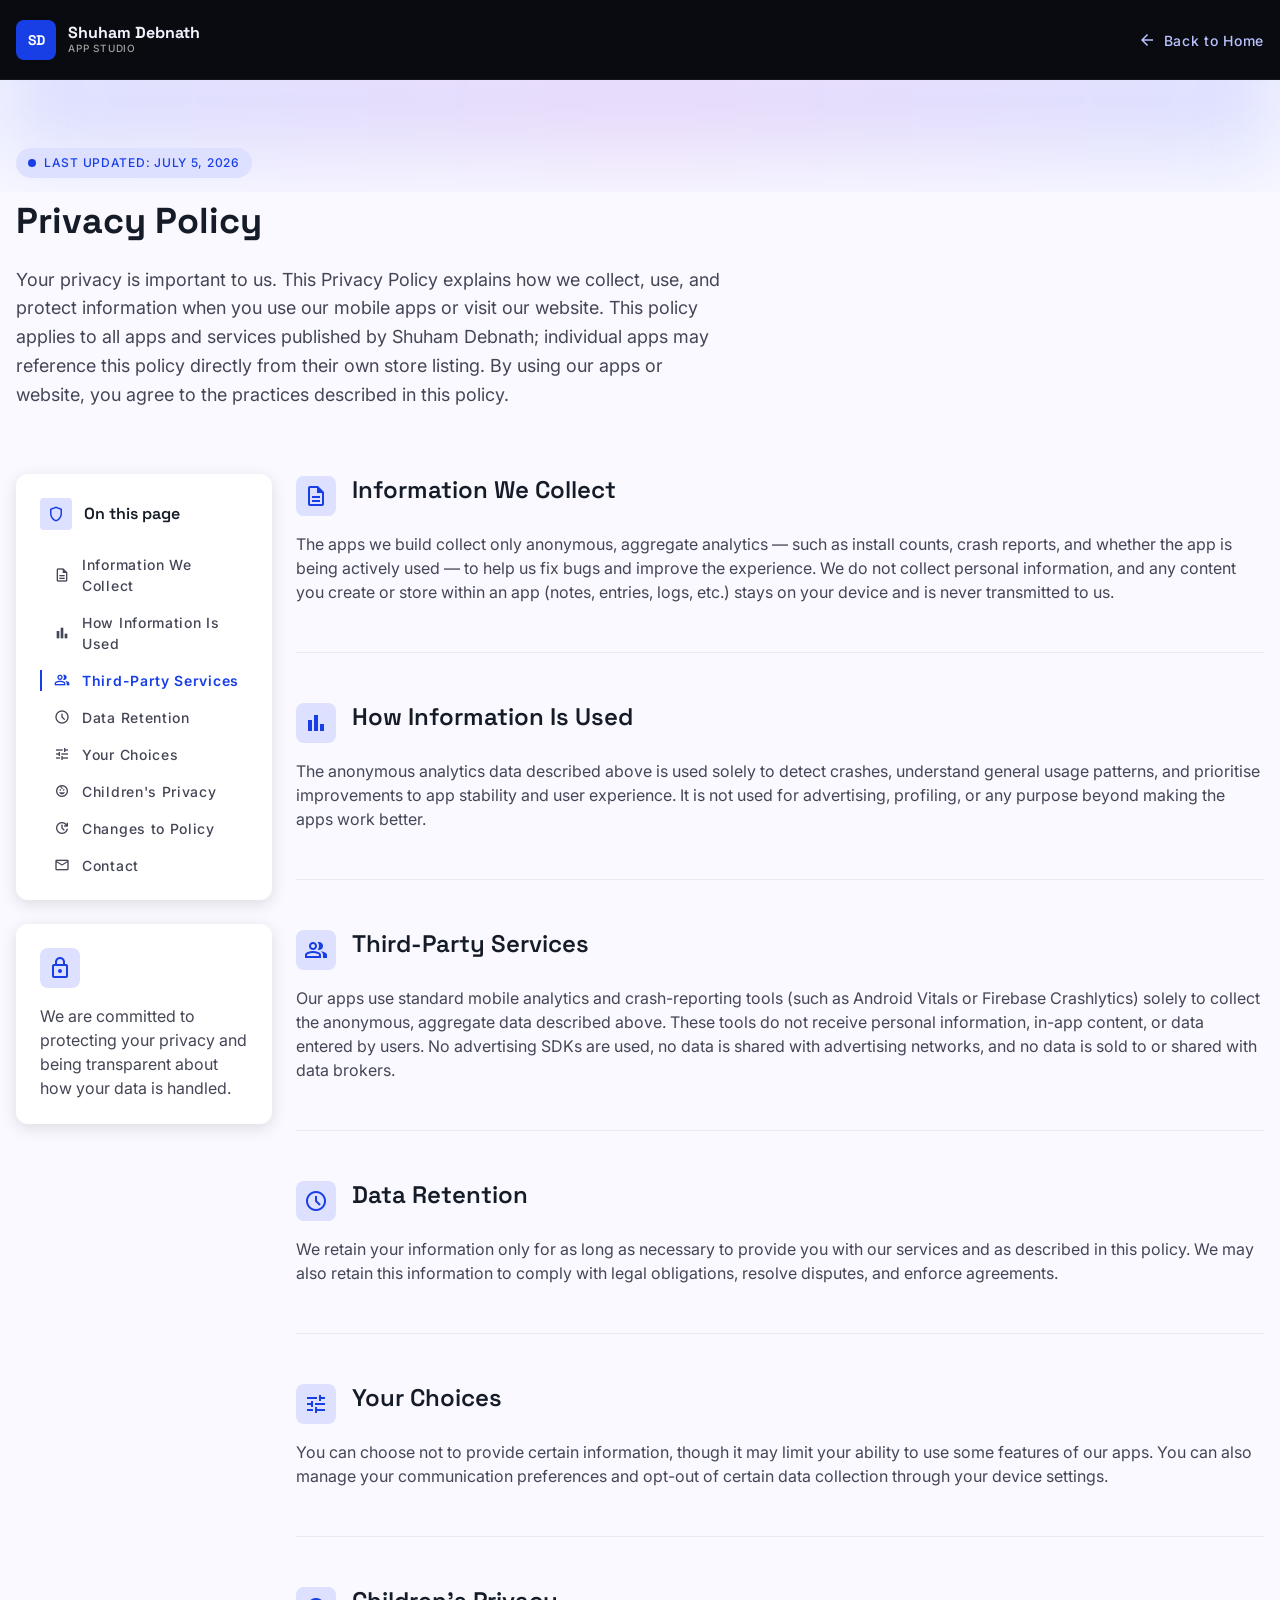
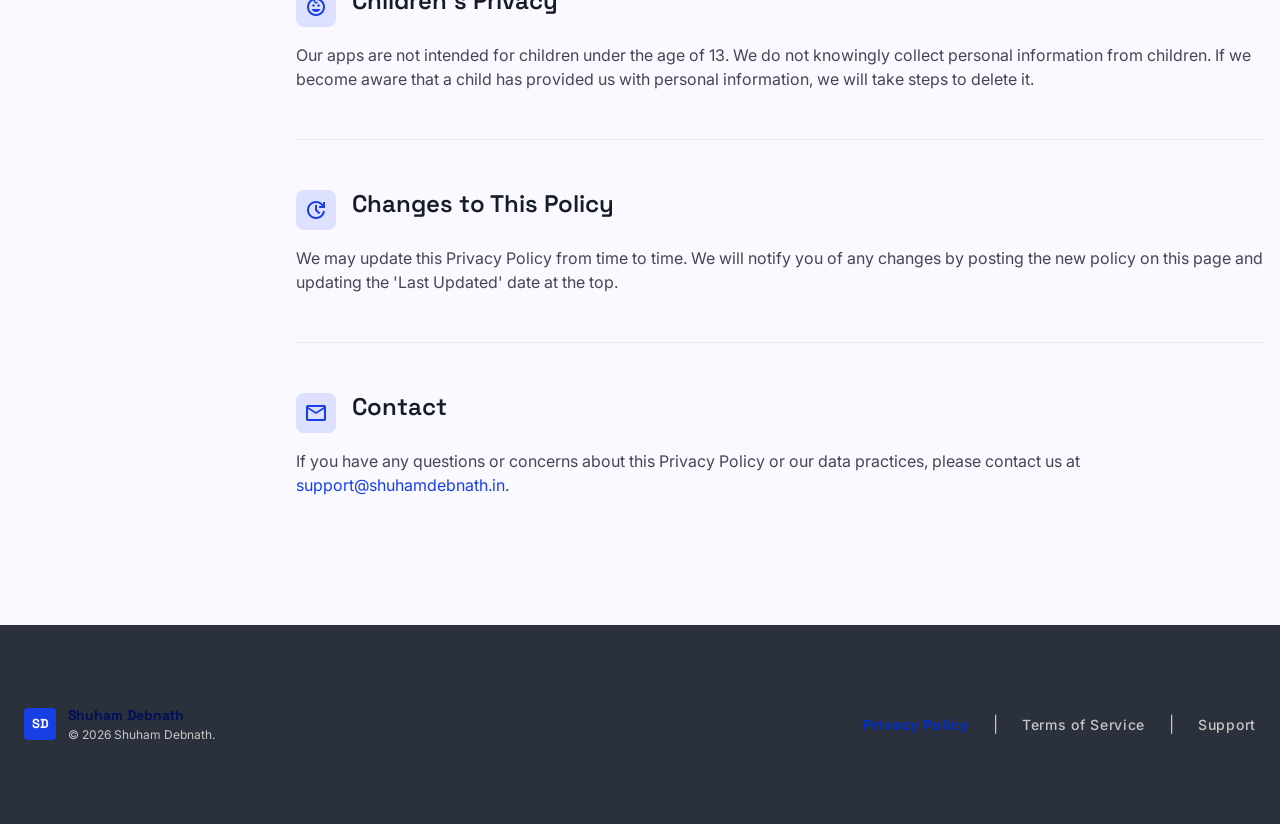
==== commit 3272f9a2: "Update email to support@shuhamdebnath.in and add all project files" ====
--- a/privacy.html
+++ b/privacy.html
@@ -314,7 +314,7 @@
             </div>
           </div>
           <div class="legal-section__body">
-            <p>If you have any questions or concerns about this Privacy Policy or our data practices, please contact us at <a href="mailto:shuhamdev@gmail.com" id="privacy-contact-link">shuhamdev@gmail.com</a>.</p>
+            <p>If you have any questions or concerns about this Privacy Policy or our data practices, please contact us at <a href="mailto:support@shuhamdebnath.in" id="privacy-contact-link">support@shuhamdebnath.in</a>.</p>
           </div>
         </section>
 
@@ -344,7 +344,7 @@
         <span class="legal-footer__sep" aria-hidden="true">|</span>
         <a class="legal-footer__nav-link" href="terms.html" id="footer-terms-link">Terms of Service</a>
         <span class="legal-footer__sep" aria-hidden="true">|</span>
-        <a class="legal-footer__nav-link" href="mailto:shuhamdev@gmail.com" id="footer-support-link">Support</a>
+        <a class="legal-footer__nav-link" href="mailto:support@shuhamdebnath.in" id="footer-support-link">Support</a>
       </nav>
 
     </div>
